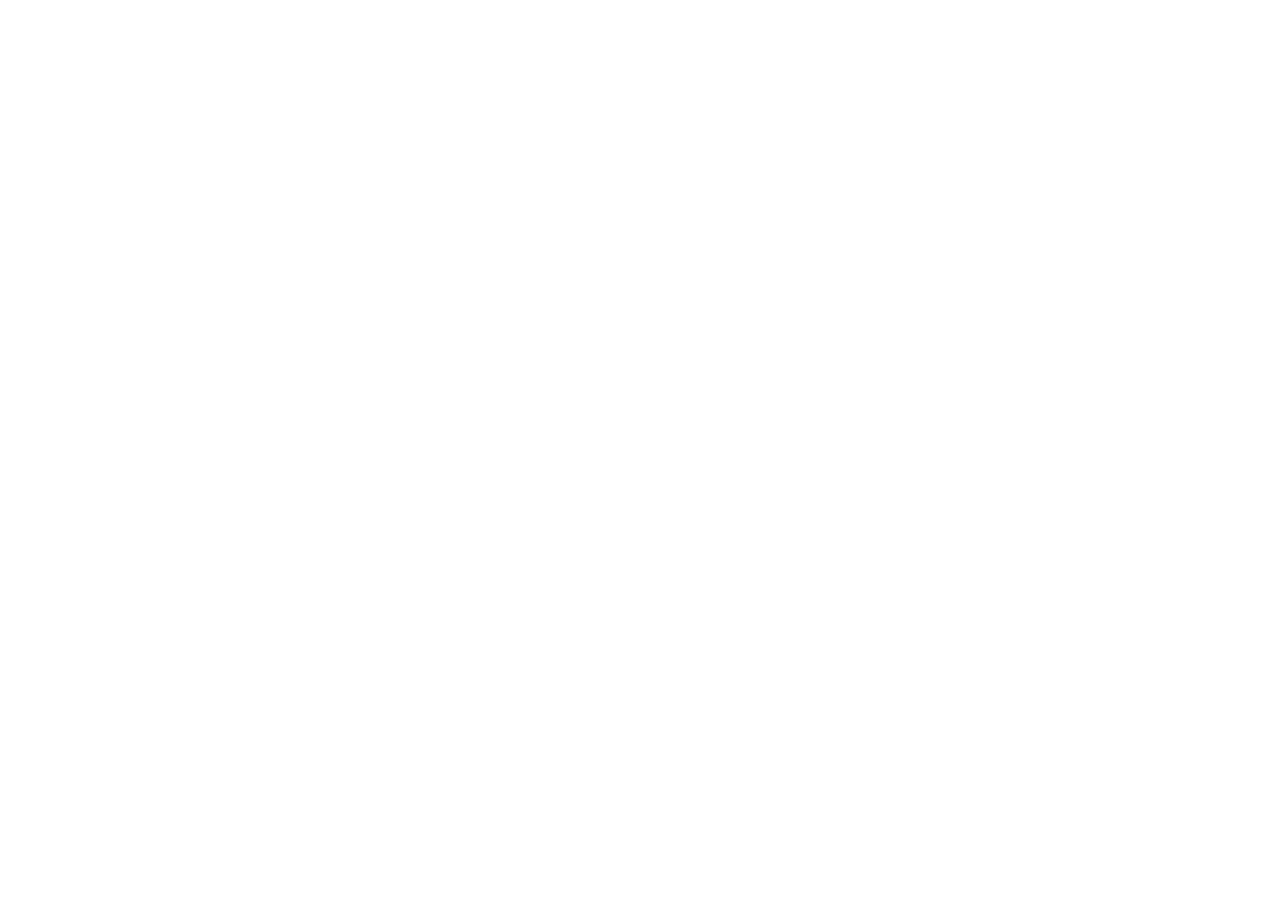
==== index.html @ 90f32ed5 "html hozzáadása" ====
<!DOCTYPE html>
<html lang="hu">
<head>
    <meta charset="UTF-8">
    <meta http-equiv="X-UA-Compatible" content="IE=edge">
    <meta name="viewport" content="width=device-width, initial-scale=1.0">
    <title>Document</title>
</head>
<body>
    
</body>
</html>
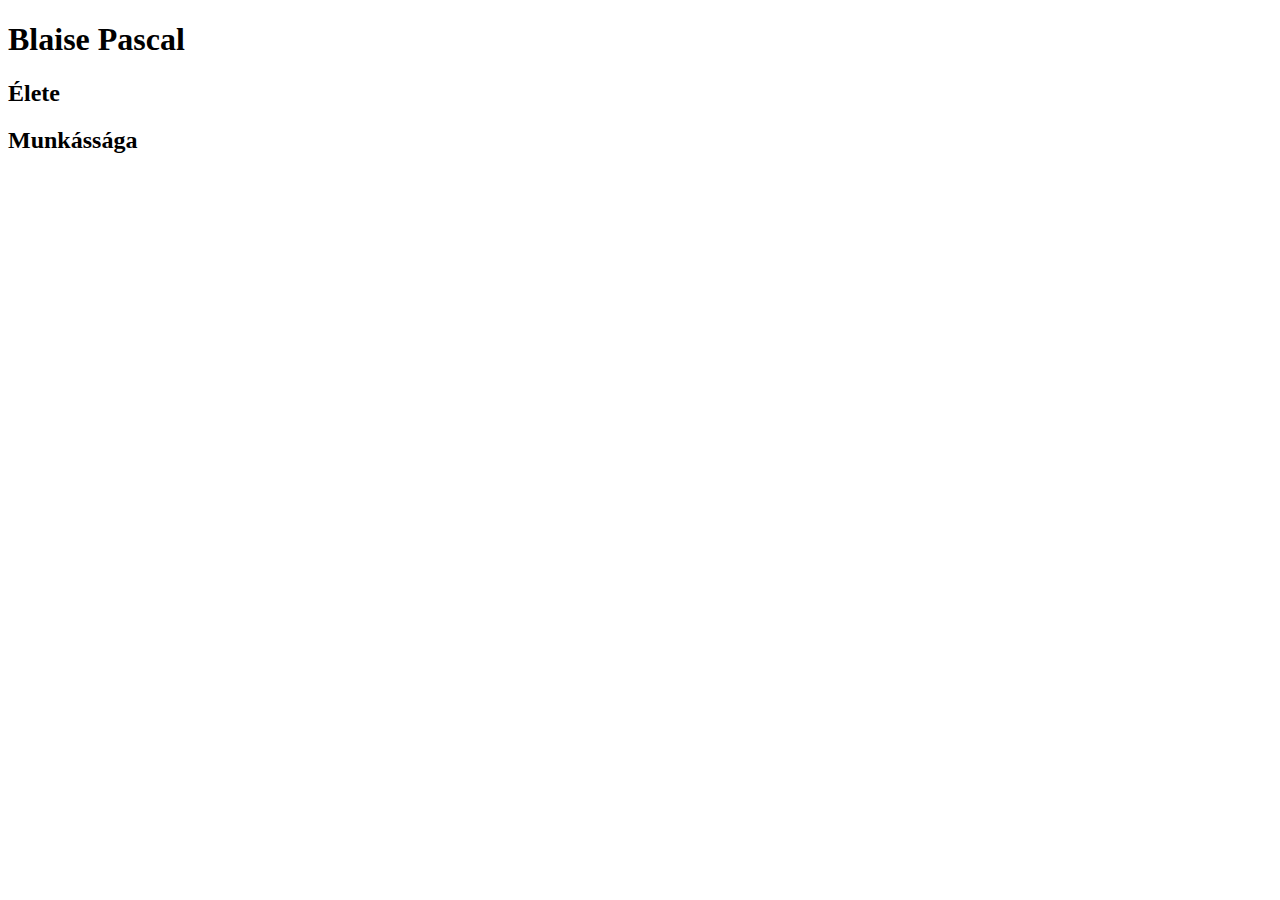
==== commit 6ccdce88: "Cím" ====
--- a/index.html
+++ b/index.html
@@ -4,9 +4,21 @@
     <meta charset="UTF-8">
     <meta http-equiv="X-UA-Compatible" content="IE=edge">
     <meta name="viewport" content="width=device-width, initial-scale=1.0">
-    <title>Document</title>
+    <title>Blaise Pascal</title>
+    <link href="https://cdn.jsdelivr.net/npm/bootstrap@5.1.3/dist/css/bootstrap.min.css" rel="stylesheet" integrity="sha384-1BmE4kWBq78iYhFldvKuhfTAU6auU8tT94WrHftjDbrCEXSU1oBoqyl2QvZ6jIW3" crossorigin="anonymous">
 </head>
 <body>
-    
+    <nav class="bg-dark row">
+        <div class="p-4 col-xl-6">
+            <h1 class="text-light">Blaise Pascal</h1>
+        </div>
+        <div class="col-xl-6 d-xl-flex align-items-center justify-content-evenly">
+            <h2 class="text-light fs-4">Élete</h2>
+            <h2 class="text-light fs-4">Munkássága</h2>
+        </div>
+    </nav>
+
+
+    <script src="https://cdn.jsdelivr.net/npm/bootstrap@5.1.3/dist/js/bootstrap.bundle.min.js" integrity="sha384-ka7Sk0Gln4gmtz2MlQnikT1wXgYsOg+OMhuP+IlRH9sENBO0LRn5q+8nbTov4+1p" crossorigin="anonymous"></script>
 </body>
 </html>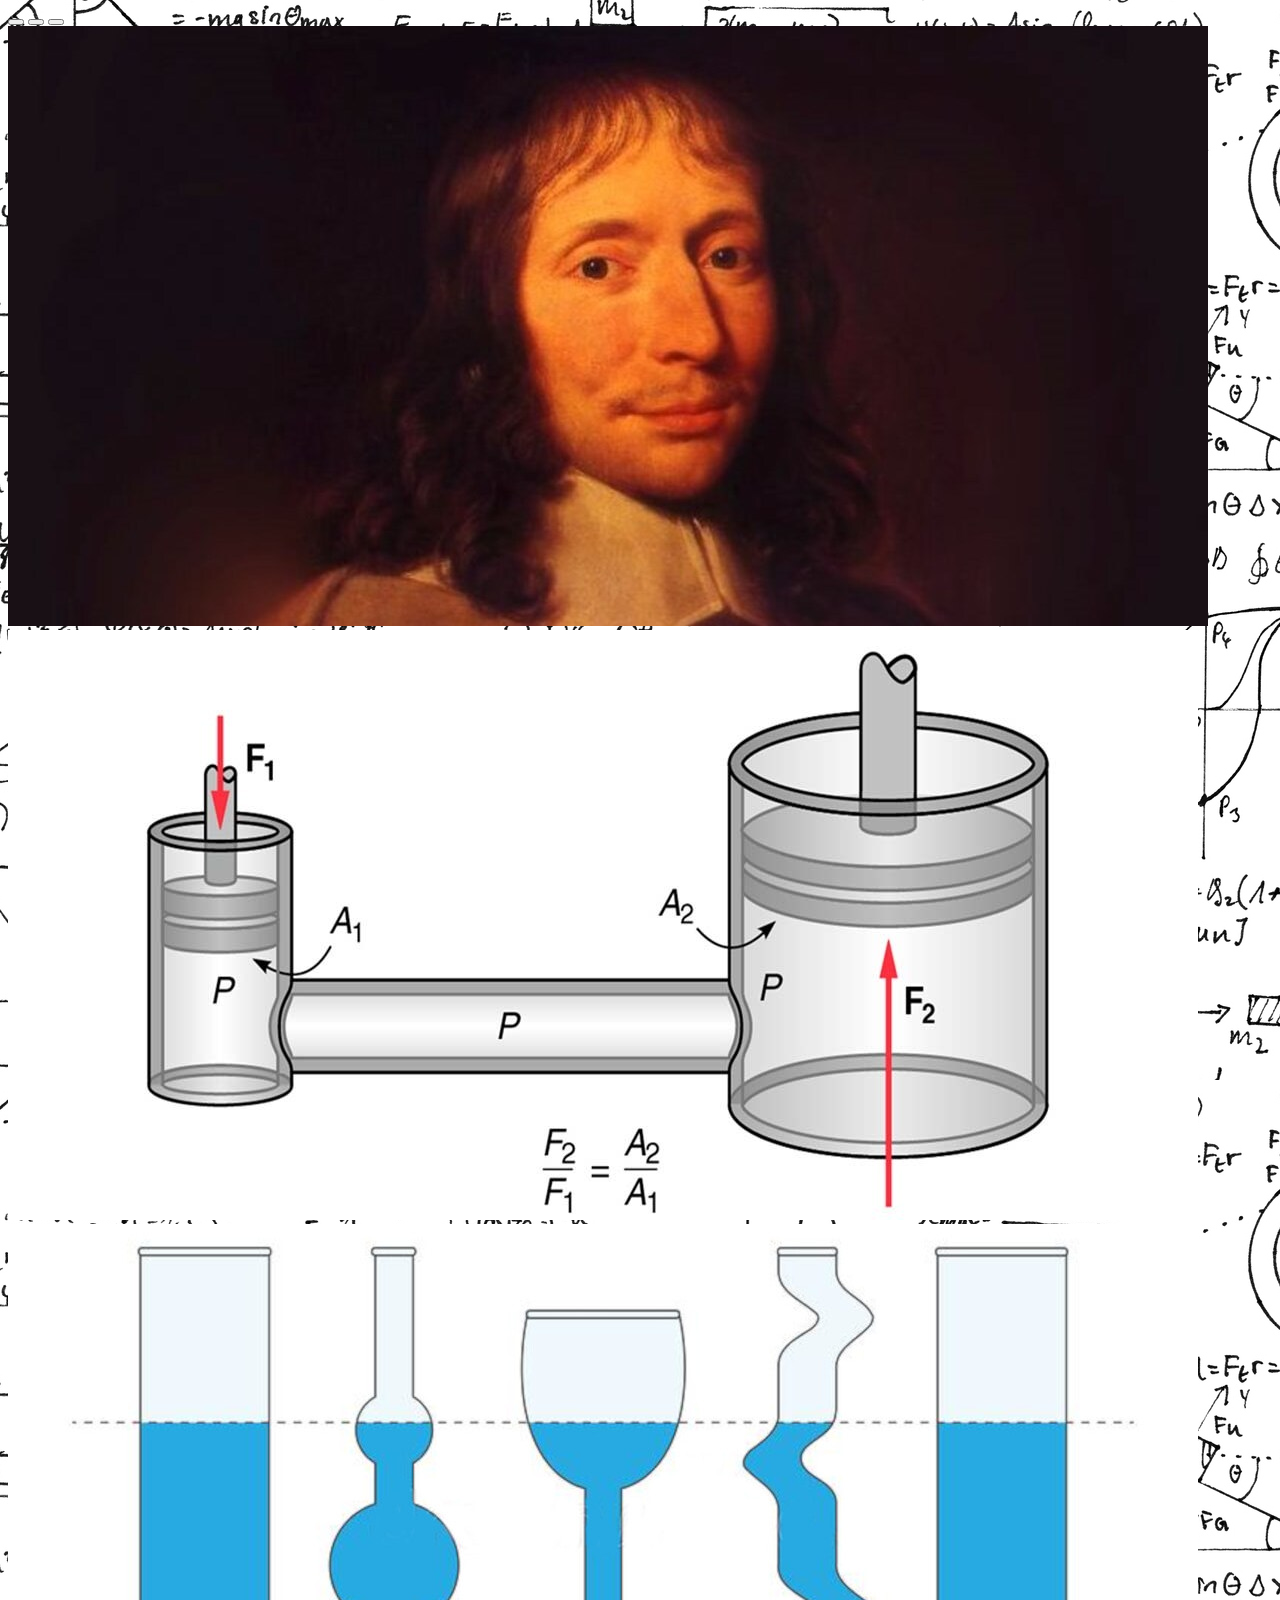
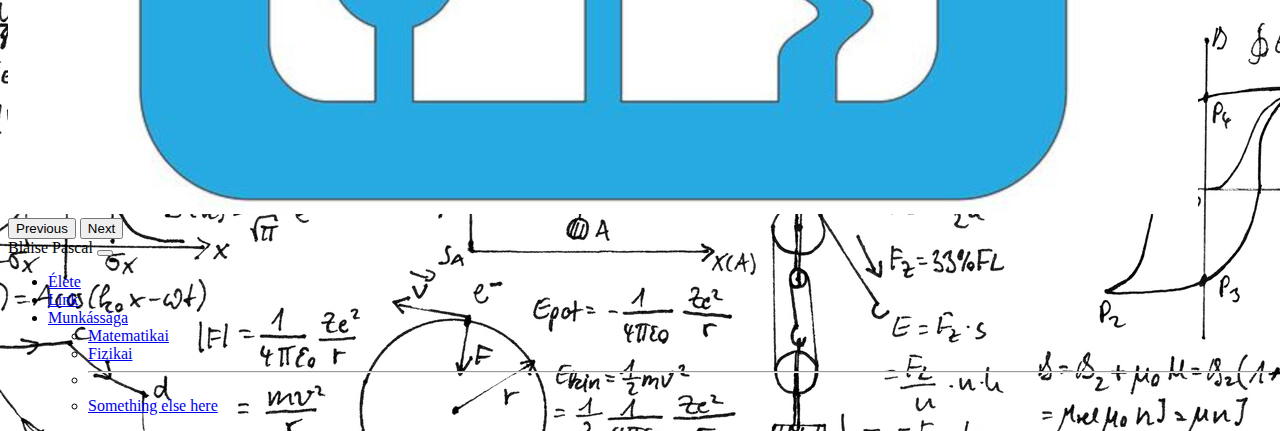
==== commit 3ca28e7c: "changes" ====
--- a/index.html
+++ b/index.html
@@ -5,20 +5,71 @@
     <meta http-equiv="X-UA-Compatible" content="IE=edge">
     <meta name="viewport" content="width=device-width, initial-scale=1.0">
     <title>Blaise Pascal</title>
-    <link href="https://cdn.jsdelivr.net/npm/bootstrap@5.1.3/dist/css/bootstrap.min.css" rel="stylesheet" integrity="sha384-1BmE4kWBq78iYhFldvKuhfTAU6auU8tT94WrHftjDbrCEXSU1oBoqyl2QvZ6jIW3" crossorigin="anonymous">
+    <link rel="stylesheet" href="dist/css/bootstrap.min.css">
+    <link rel="stylesheet" href="style.css">
 </head>
 <body>
-    <nav class="bg-dark row">
-        <div class="p-4 col-xl-6">
-            <h1 class="text-light">Blaise Pascal</h1>
+   <div class="container">
+    <div id="carouselExampleIndicators" class="carousel slide w-100" data-bs-ride="carousel">
+        <div class="carousel-indicators">
+          <button type="button" data-bs-target="#carouselExampleIndicators" data-bs-slide-to="0" class="active" aria-current="true" aria-label="Slide 1"></button>
+          <button type="button" data-bs-target="#carouselExampleIndicators" data-bs-slide-to="1" aria-label="Slide 2"></button>
+          <button type="button" data-bs-target="#carouselExampleIndicators" data-bs-slide-to="2" aria-label="Slide 3"></button>
         </div>
-        <div class="col-xl-6 d-xl-flex align-items-center justify-content-evenly">
-            <h2 class="text-light fs-4">Élete</h2>
-            <h2 class="text-light fs-4">Munkássága</h2>
+        <div class="carousel-inner">
+          <div class="carousel-item active" data-bs-interval="7500">
+            <img src="img/blaise_pascal_600.jpg" class="d-block w-100" alt="...">
+          </div>
+          <div class="carousel-item" data-bs-interval="7500">
+            <img src="img/pascal_law.jpg" class="d-block w-100 border border-dark border-5" alt="...">
+          </div>
+          <div class="carousel-item" data-bs-interval="7500">
+            <img src="img/communicating_vessels_cropped.jpg" class="d-block w-100 border border-dark border-5" alt="...">
+          </div>
         </div>
-    </nav>
+        <button class="carousel-control-prev" type="button" data-bs-target="#carouselExampleIndicators" data-bs-slide="prev">
+          <span class="carousel-control-prev-icon" aria-hidden="true"></span>
+          <span class="visually-hidden">Previous</span>
+        </button>
+        <button class="carousel-control-next" type="button" data-bs-target="#carouselExampleIndicators" data-bs-slide="next">
+          <span class="carousel-control-next-icon" aria-hidden="true"></span>
+          <span class="visually-hidden">Next</span>
+        </button>
+      </div>
 
 
-    <script src="https://cdn.jsdelivr.net/npm/bootstrap@5.1.3/dist/js/bootstrap.bundle.min.js" integrity="sha384-ka7Sk0Gln4gmtz2MlQnikT1wXgYsOg+OMhuP+IlRH9sENBO0LRn5q+8nbTov4+1p" crossorigin="anonymous"></script>
-</body>
+      <nav class="navbar navbar-expand-lg navbar-light bg-dark">
+        <div class="container-fluid d-flex mx-4">
+          <span class="navbar-brand text-light fs-2">Blaise Pascal</span>
+          <button class="navbar-toggler" type="button" data-bs-toggle="collapse" data-bs-target="#navbarSupportedContent" aria-controls="navbarSupportedContent" aria-expanded="false" aria-label="Toggle navigation">
+            <span class="navbar-toggler-icon"></span>
+          </button>
+          <div class="collapse navbar-collapse justify-content-end" id="navbarSupportedContent">
+            <ul class="navbar-nav mb-2 mb-lg-0">
+              <li class="nav-item">
+                <a class="nav-link active text-light me-3 fs-4 underline" aria-current="page" href="#">Élete</a>
+              </li>
+              <li class="nav-item">
+                <a class="nav-link text-light me-3 fs-4 underline" href="#">Link</a>
+              </li>
+              <li class="nav-item dropdown">
+                <a class="nav-link dropdown-toggle text-light fs-4" href="#" id="navbarDropdown" role="button" data-bs-toggle="dropdown" aria-expanded="false">
+                  Munkássága
+                </a>
+                <ul class="dropdown-menu" aria-labelledby="navbarDropdown">
+                  <li><a class="dropdown-item" href="#">Matematikai</a></li>
+                  <li><a class="dropdown-item" href="#">Fizikai</a></li>
+                  <li><hr class="dropdown-divider"></li>
+                  <li><a class="dropdown-item" href="#">Something else here</a></li>
+                </ul>
+              </li>
+            </ul>
+          </div>
+        </div>
+      </nav>
+      
+   </div>
+
+    <script src="dist/js/bootstrap.min.js"></script>
+  </body>
 </html>--- a/style.css
+++ b/style.css
@@ -0,0 +1,33 @@
+body{
+    background-image: url('img/wallpaper2_1920x1080.jpeg');
+}
+
+.navbar{
+    border-bottom-left-radius: 10px;
+    border-bottom-right-radius: 10px;
+}
+
+.underline{
+    position: relative;
+}
+
+.underline::after{
+    content: '';
+    position: absolute;
+    width: 100%;
+    height: 0.175rem;
+    background: whitesmoke;
+    left: 2px;
+    bottom: 0;
+    transform: scale(0, 1);
+    transition: transform 0.3s ease;
+}
+
+.underline:hover::after{
+    transform: scale(1, 1);
+}
+
+
+.arrow_black{
+    filter: invert(100%);
+}
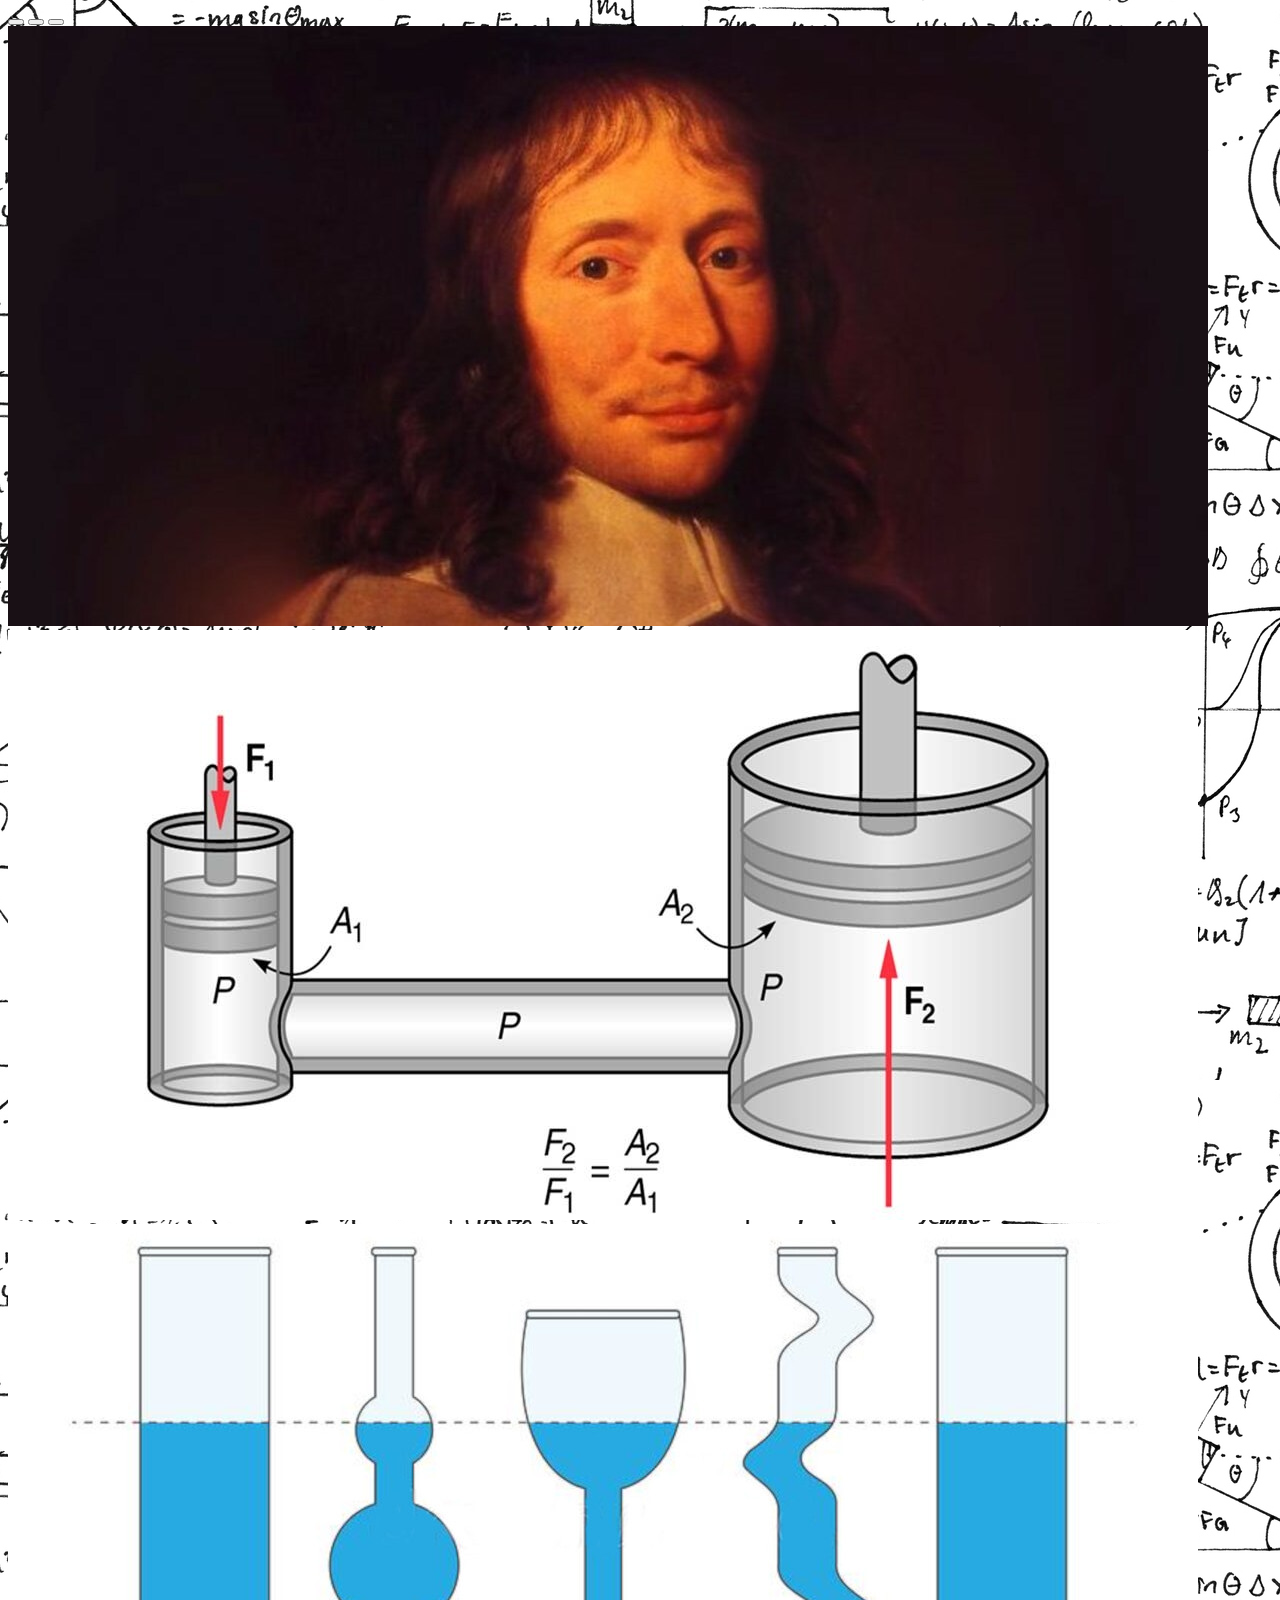
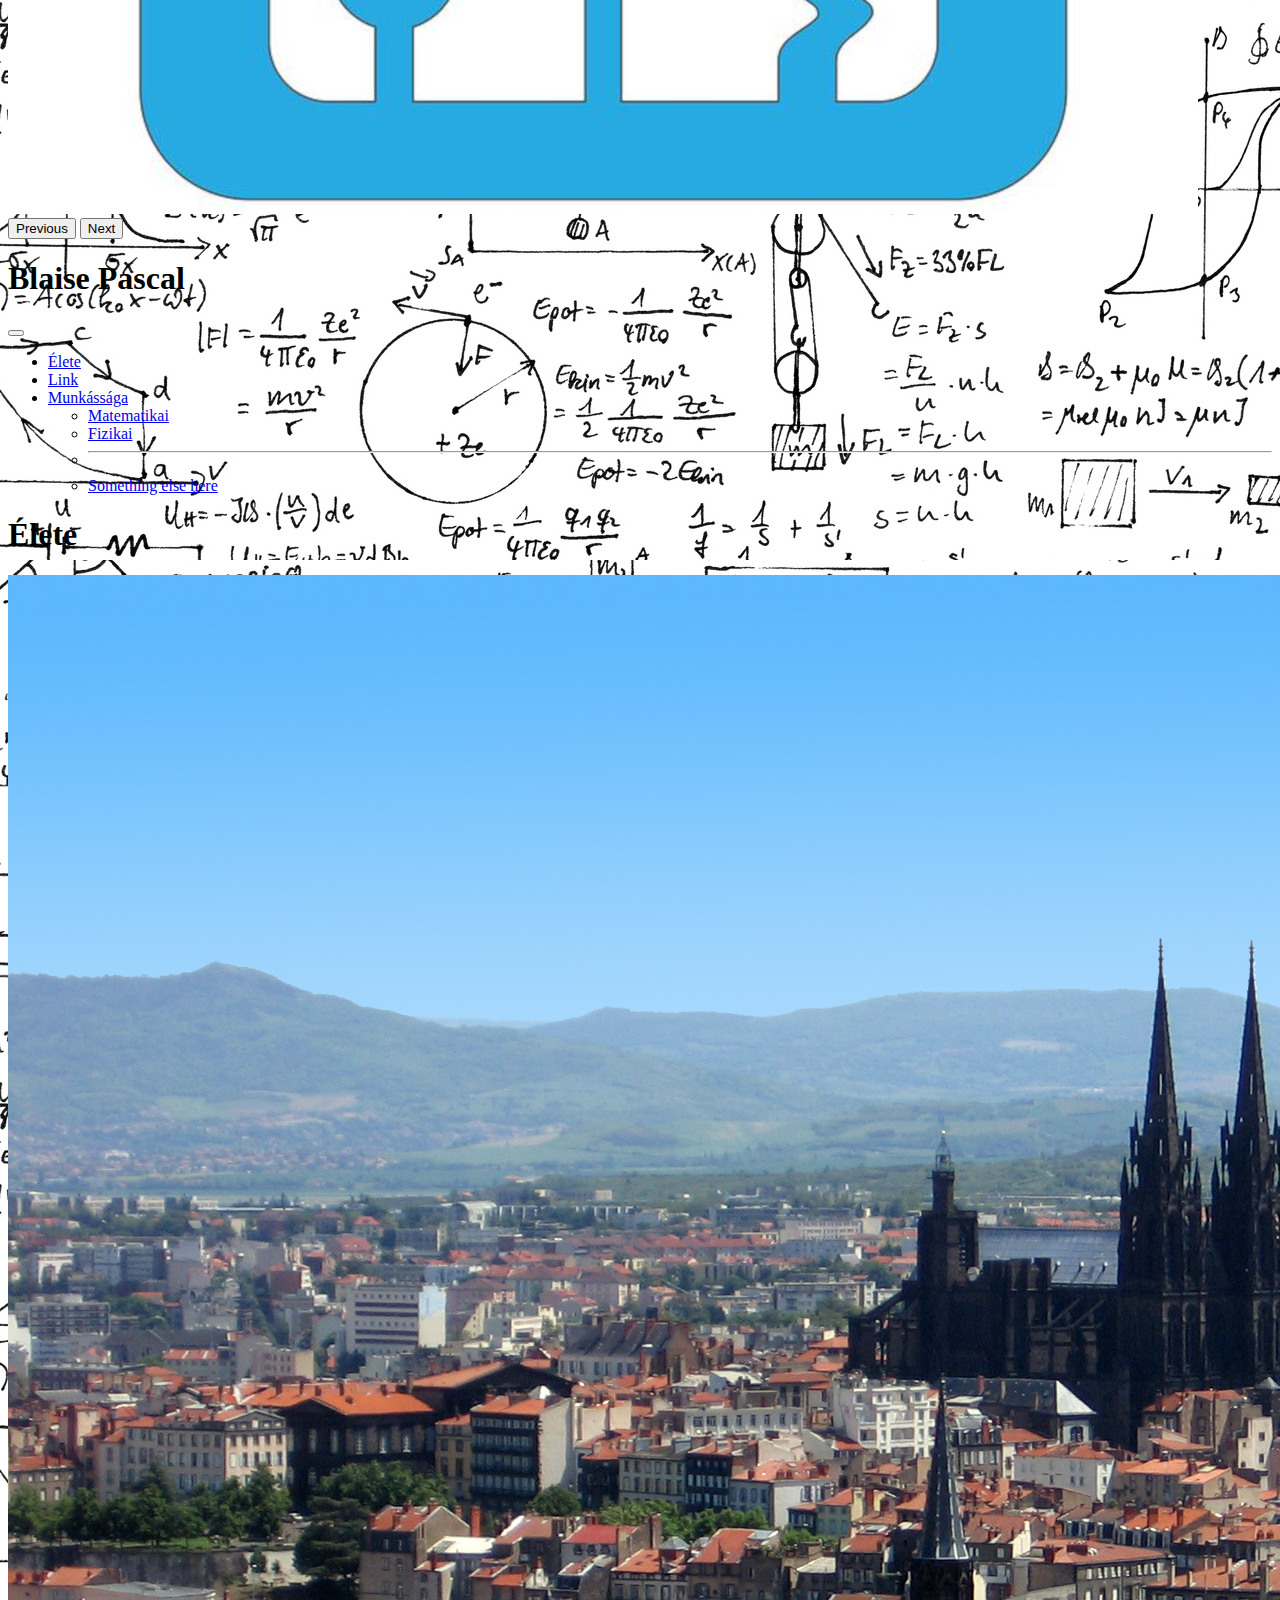
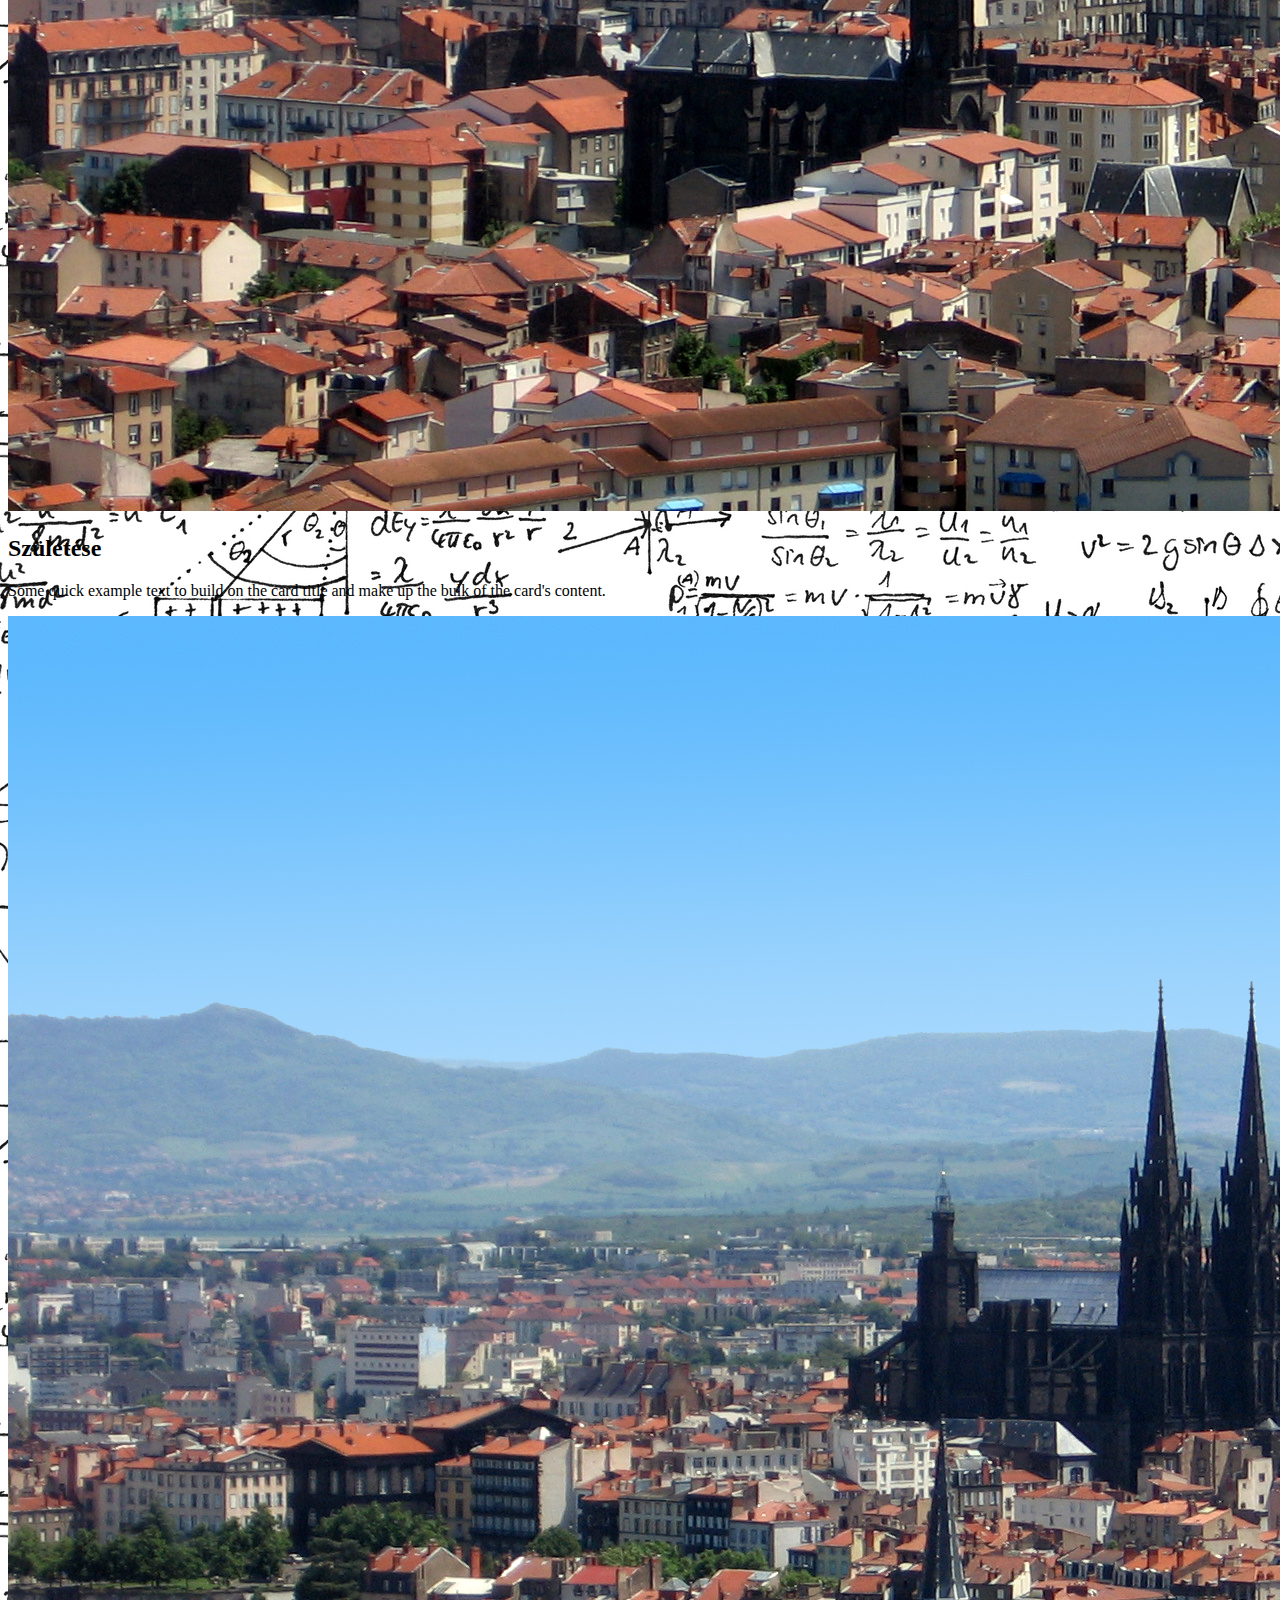
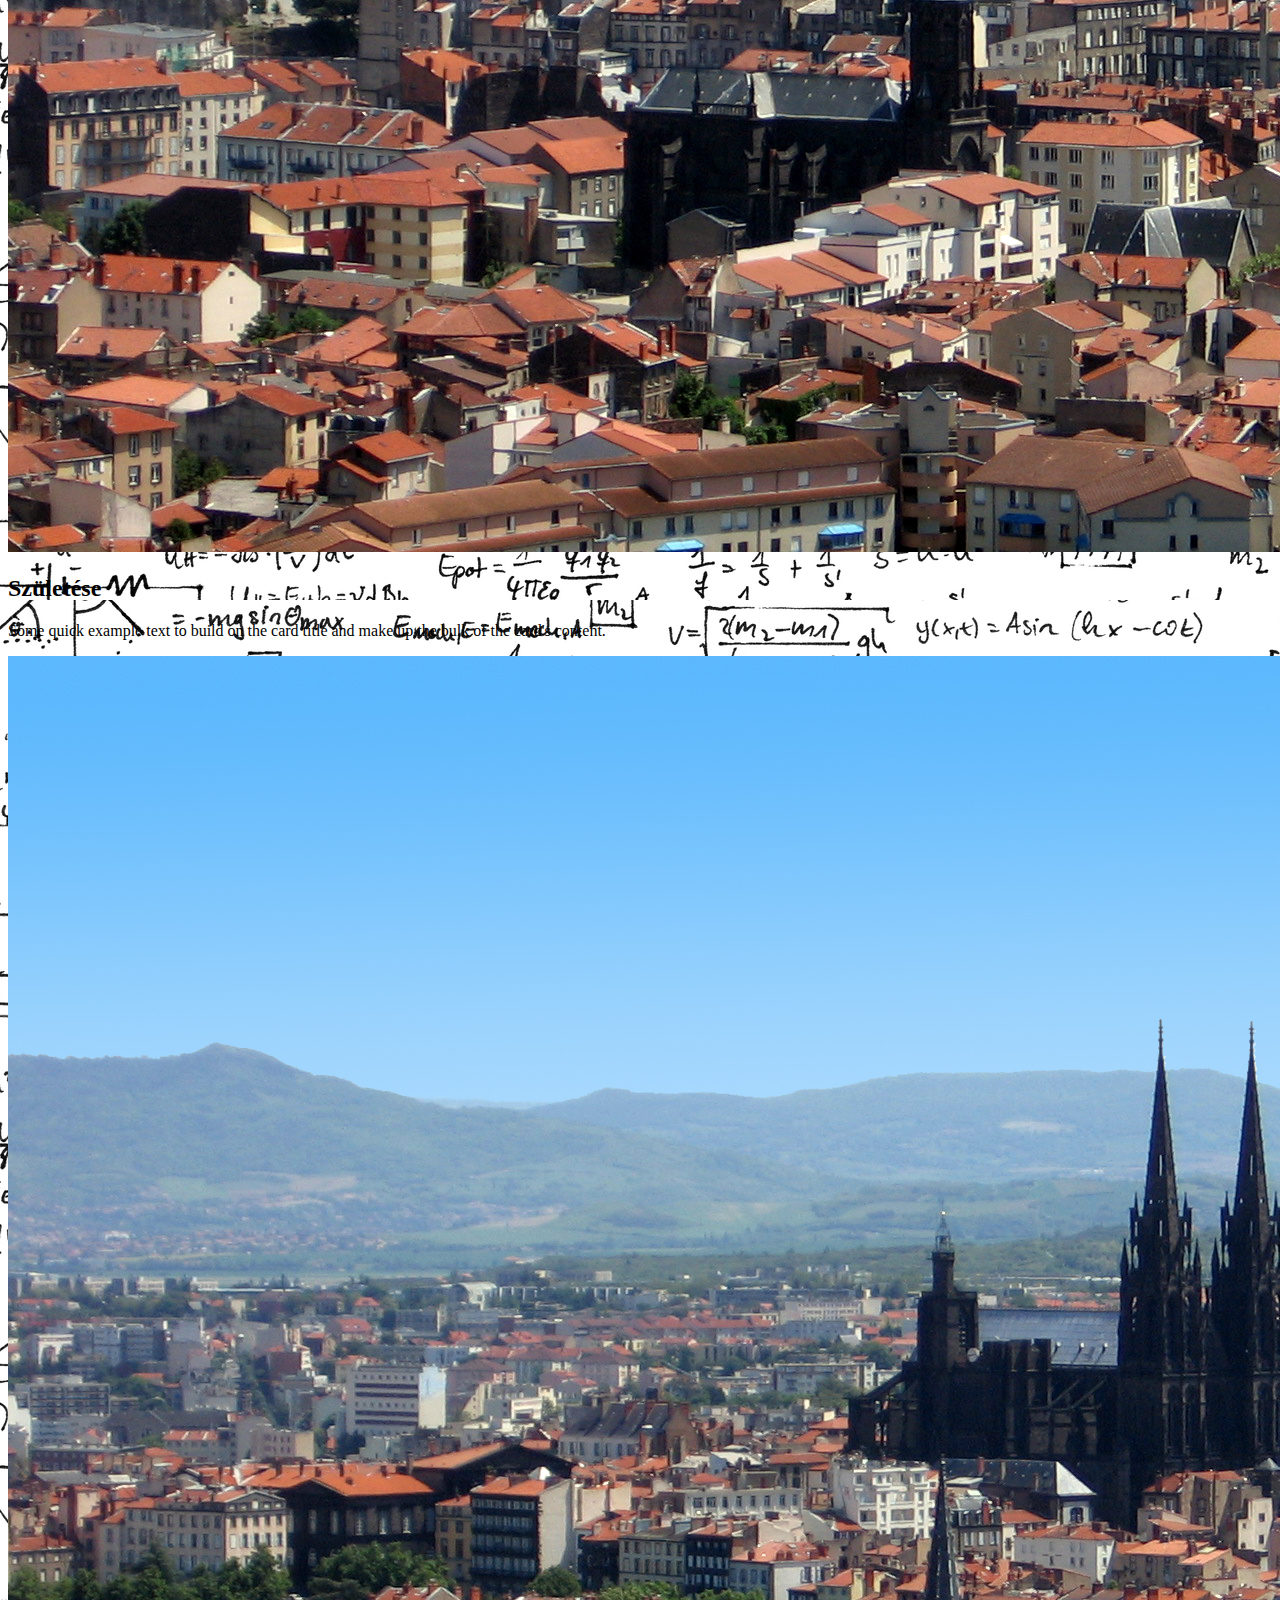
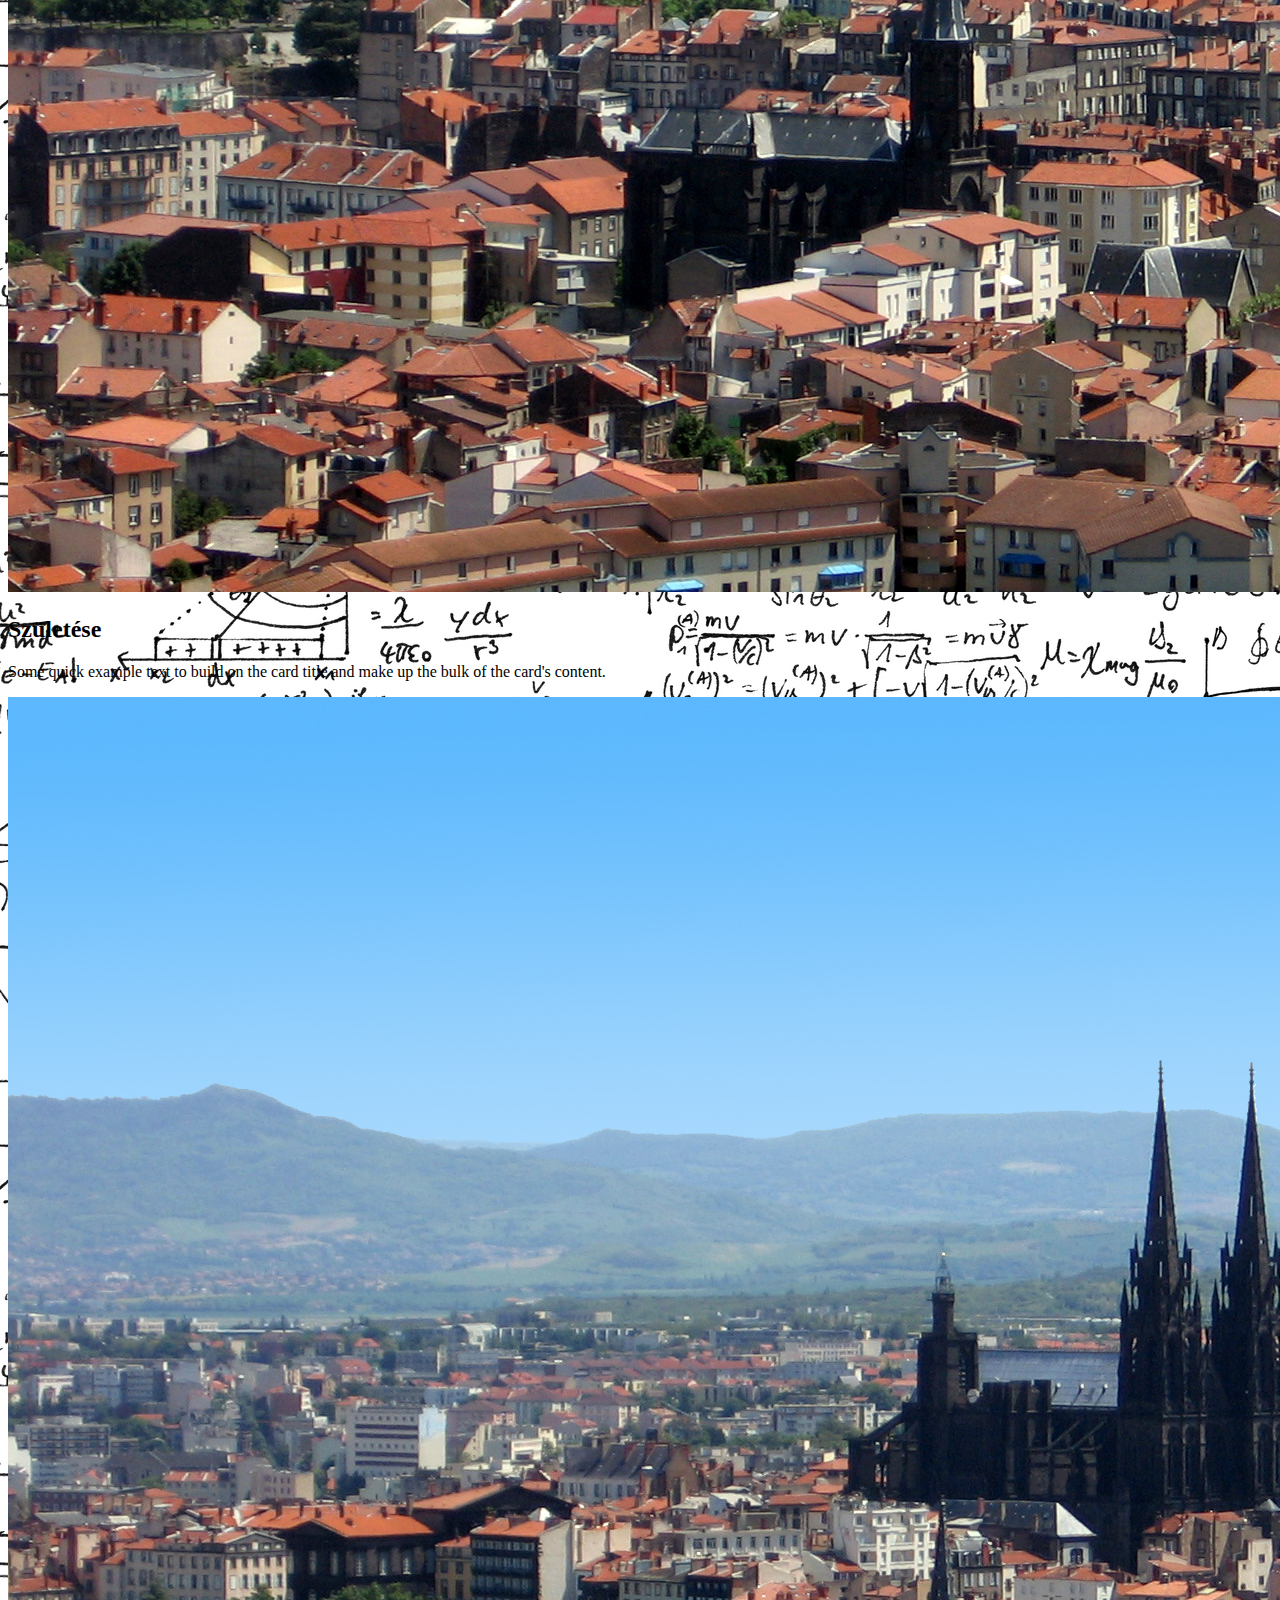
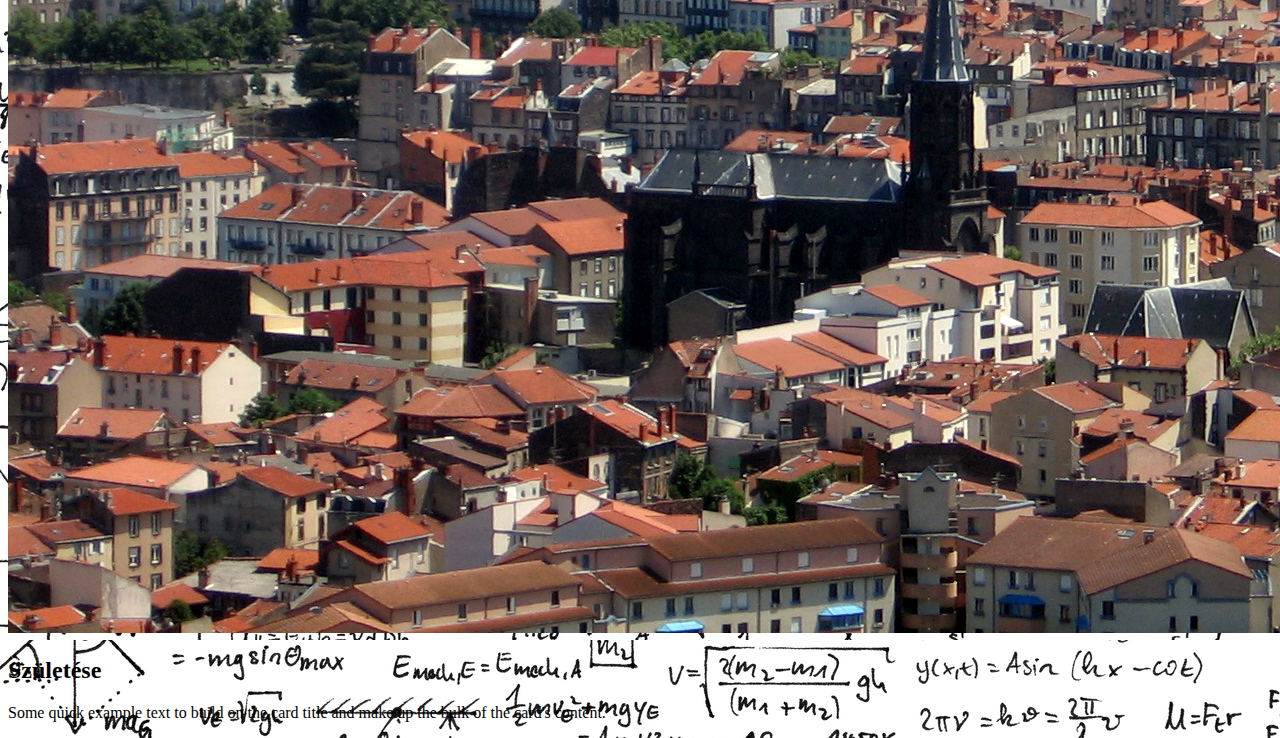
==== commit 71fca485: "cards" ====
--- a/index.html
+++ b/index.html
@@ -40,14 +40,14 @@
 
       <nav class="navbar navbar-expand-lg navbar-light bg-dark">
         <div class="container-fluid d-flex mx-4">
-          <span class="navbar-brand text-light fs-2">Blaise Pascal</span>
+          <h1 class="navbar-brand text-light fs-2">Blaise Pascal</h1>
           <button class="navbar-toggler" type="button" data-bs-toggle="collapse" data-bs-target="#navbarSupportedContent" aria-controls="navbarSupportedContent" aria-expanded="false" aria-label="Toggle navigation">
             <span class="navbar-toggler-icon"></span>
           </button>
           <div class="collapse navbar-collapse justify-content-end" id="navbarSupportedContent">
             <ul class="navbar-nav mb-2 mb-lg-0">
               <li class="nav-item">
-                <a class="nav-link active text-light me-3 fs-4 underline" aria-current="page" href="#">Élete</a>
+                <a class="nav-link text-light me-3 fs-4 underline" aria-current="page" href="#">Élete</a>
               </li>
               <li class="nav-item">
                 <a class="nav-link text-light me-3 fs-4 underline" href="#">Link</a>
@@ -57,8 +57,8 @@
                   Munkássága
                 </a>
                 <ul class="dropdown-menu" aria-labelledby="navbarDropdown">
-                  <li><a class="dropdown-item" href="#">Matematikai</a></li>
-                  <li><a class="dropdown-item" href="#">Fizikai</a></li>
+                  <li><a class="dropdown-item" href="math.html">Matematikai</a></li>
+                  <li><a class="dropdown-item" href="physics.html">Fizikai</a></li>
                   <li><hr class="dropdown-divider"></li>
                   <li><a class="dropdown-item" href="#">Something else here</a></li>
                 </ul>
@@ -67,8 +67,52 @@
           </div>
         </div>
       </nav>
-      
-   </div>
+  </div>
+  
+  <div class="container-fluid bg-dark my-4 life mx-auto row">
+    <h1 class="text-center text-light">Élete</h1>
+    <div class="col-12 col-lg-6 col-xxl-4 p-3">
+      <div class="card">
+        <img src="img/clermont_ferrand.jpg" class="card-img-top p-2 card_img" alt="...">
+        <div class="card-body">
+          <h2 class="text-center">Születése</h2>
+          <p class="card-text">Some quick example text to build on the card title and make up the bulk of the card's content.</p>
+        </div>
+      </div>
+    </div>
+
+    <div class="col-12 col-lg-6 col-xxl-4 p-3">
+      <div class="card">
+        <img src="img/clermont_ferrand.jpg" class="card-img-top p-2 card_img" alt="...">
+        <div class="card-body">
+          <h2 class="text-center">Születése</h2>
+          <p class="card-text">Some quick example text to build on the card title and make up the bulk of the card's content.</p>
+        </div>
+      </div>
+    </div>
+
+    <div class="col-12 col-lg-6 col-xxl-4 p-3">
+      <div class="card">
+        <img src="img/clermont_ferrand.jpg" class="card-img-top p-2 card_img" alt="...">
+        <div class="card-body">
+          <h2 class="text-center">Születése</h2>
+          <p class="card-text">Some quick example text to build on the card title and make up the bulk of the card's content.</p>
+        </div>
+      </div>
+    </div>
+
+    <div class="col-12 col-lg-6 col-xxl-4 p-3">
+      <div class="card">
+        <img src="img/clermont_ferrand.jpg" class="card-img-top p-2 card_img" alt="...">
+        <div class="card-body">
+          <h2 class="text-center">Születése</h2>
+          <p class="card-text">Some quick example text to build on the card title and make up the bulk of the card's content.</p>
+        </div>
+      </div>
+    </div>
+  </div>
+
+  
 
     <script src="dist/js/bootstrap.min.js"></script>
   </body>
--- a/style.css
+++ b/style.css
@@ -27,7 +27,14 @@
     transform: scale(1, 1);
 }
 
-
-.arrow_black{
+.carousel-control-next-icon,
+.carousel-control-prev-icon{
     filter: invert(100%);
 }
+
+
+.life{
+    border-radius: 10px;
+    width: 85%;
+}
+
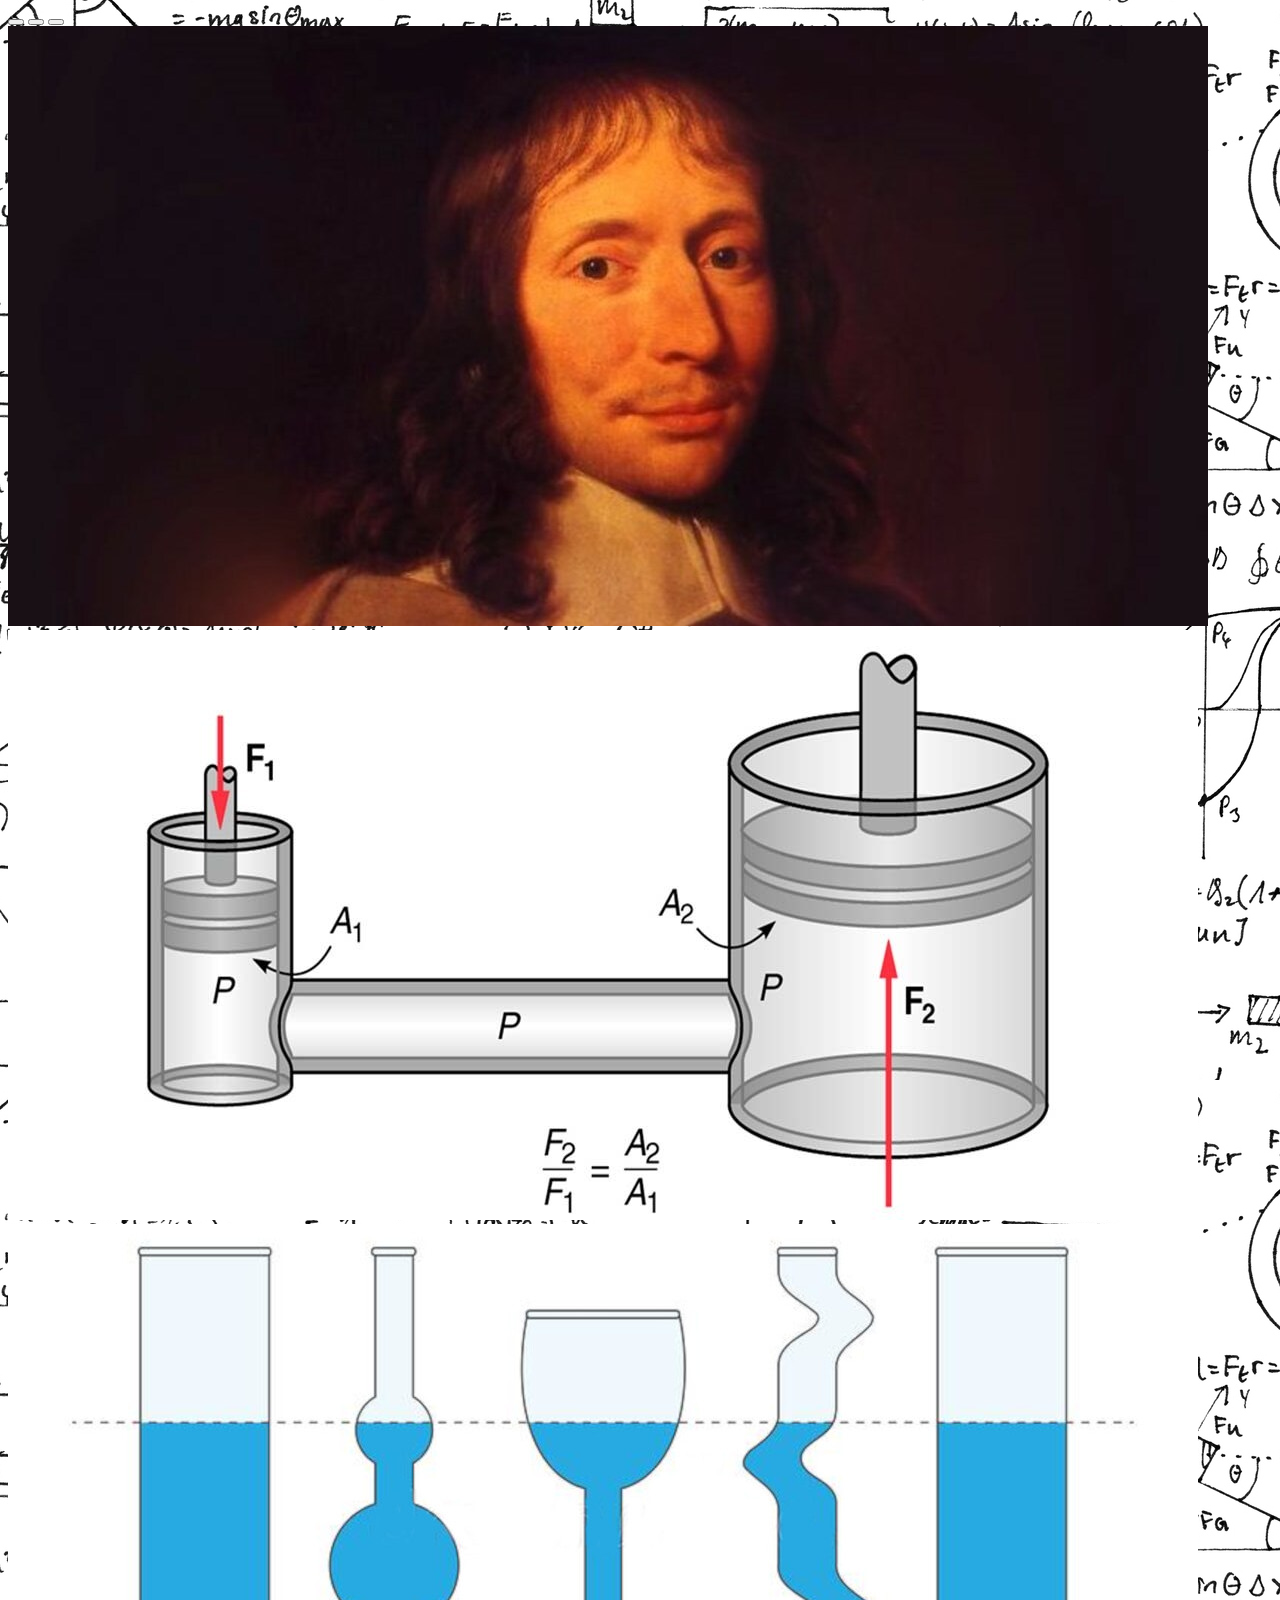
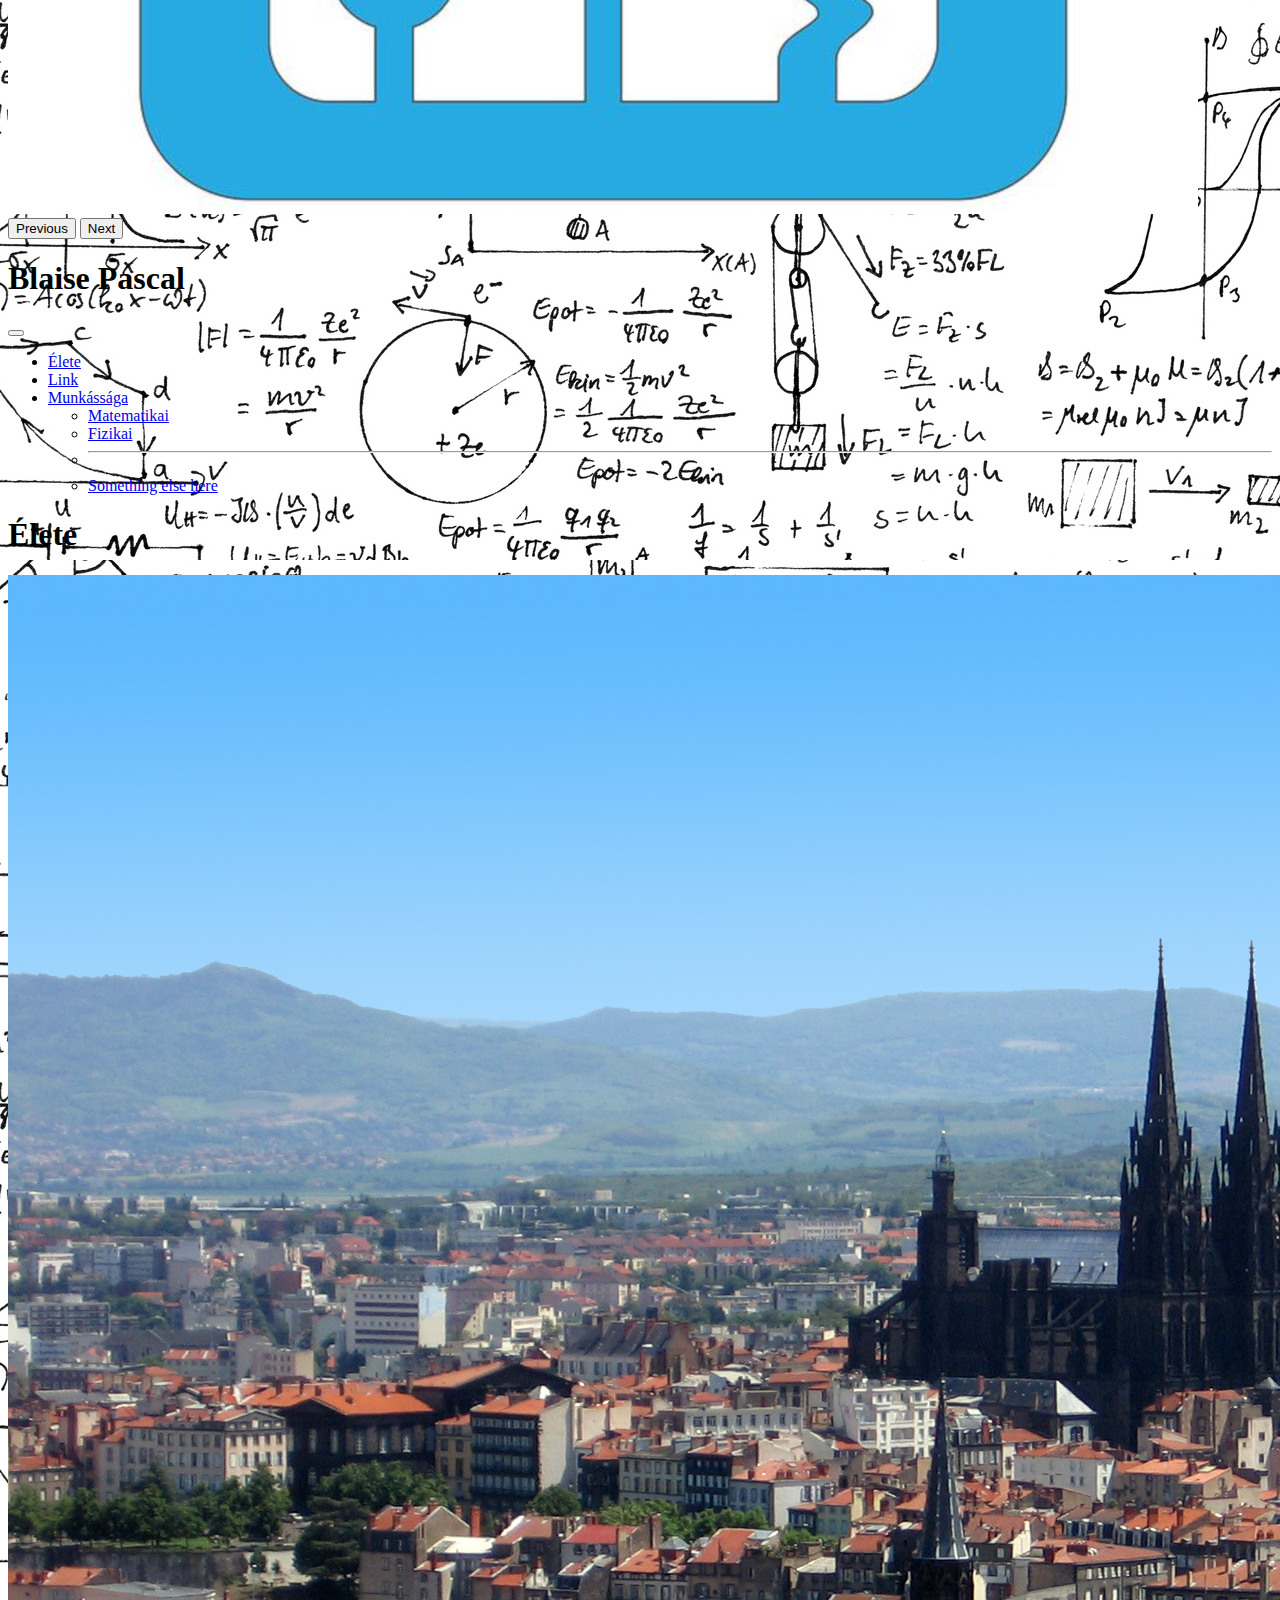
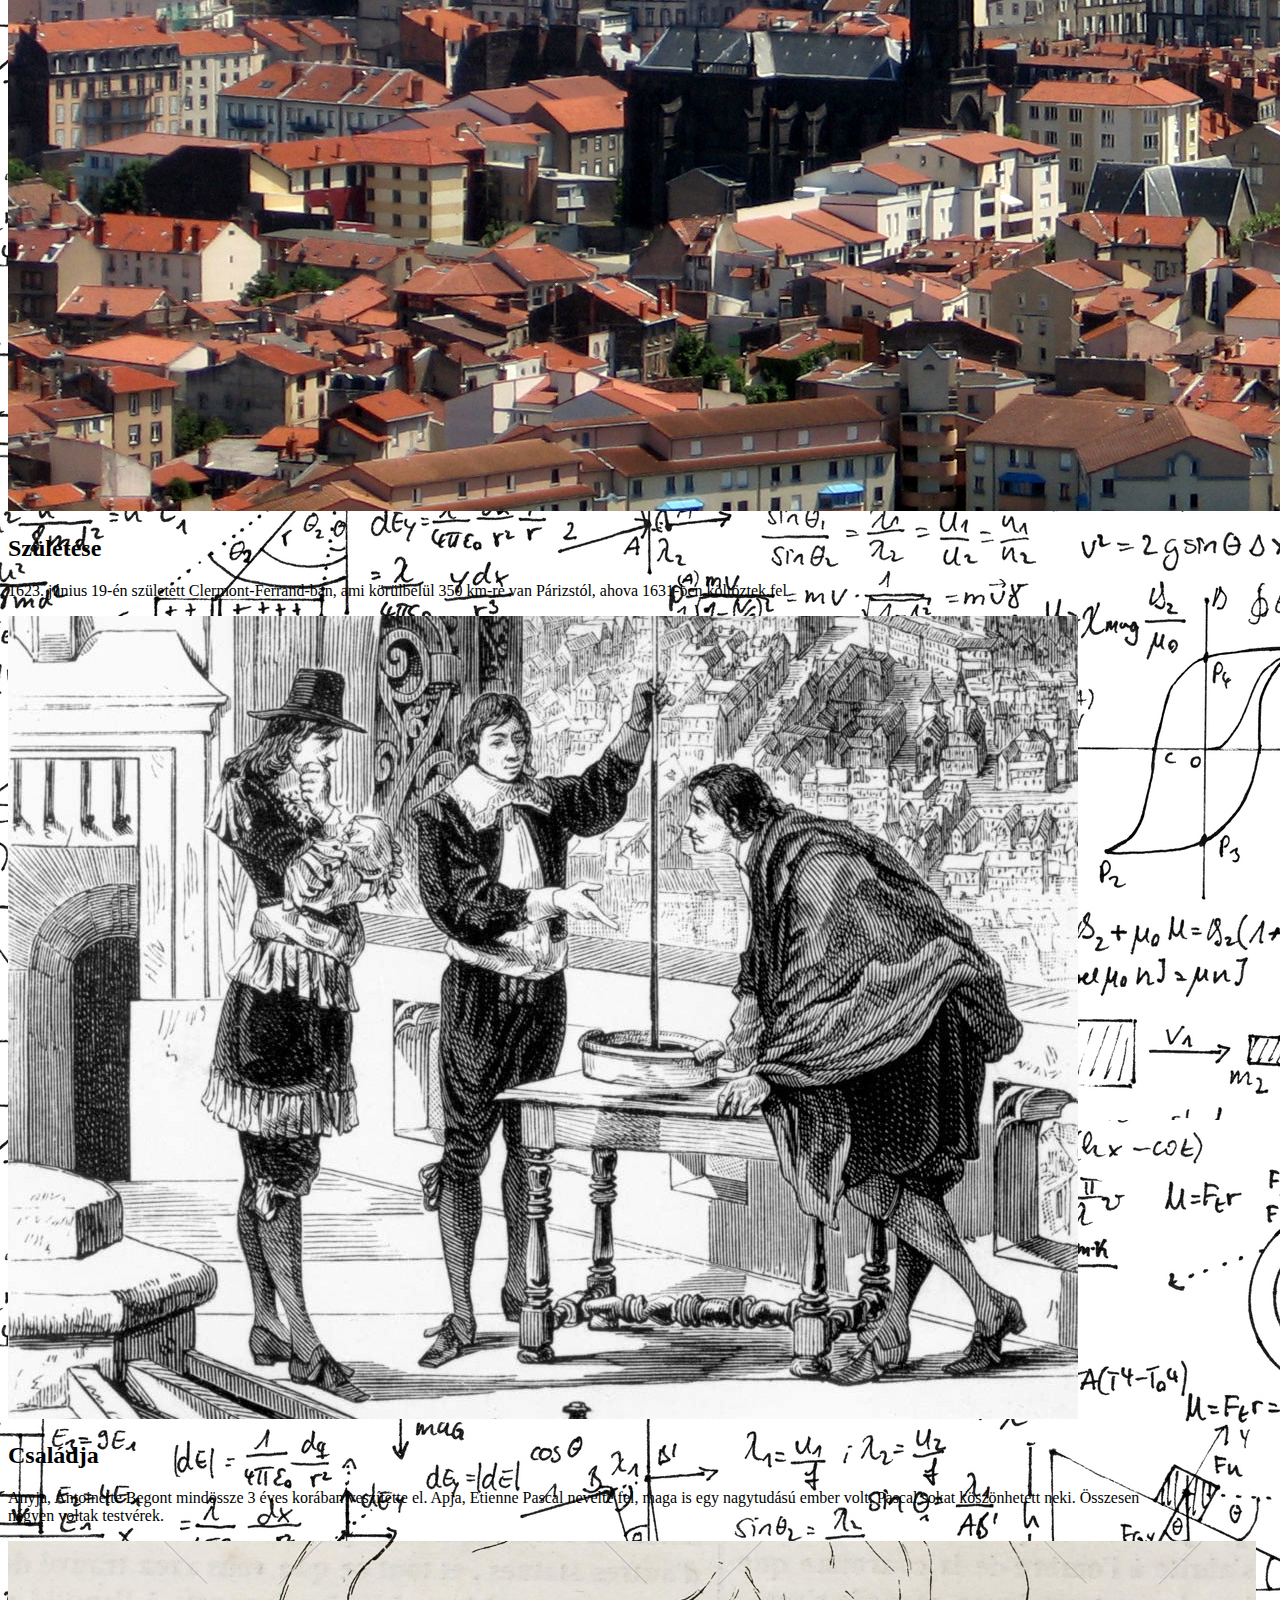
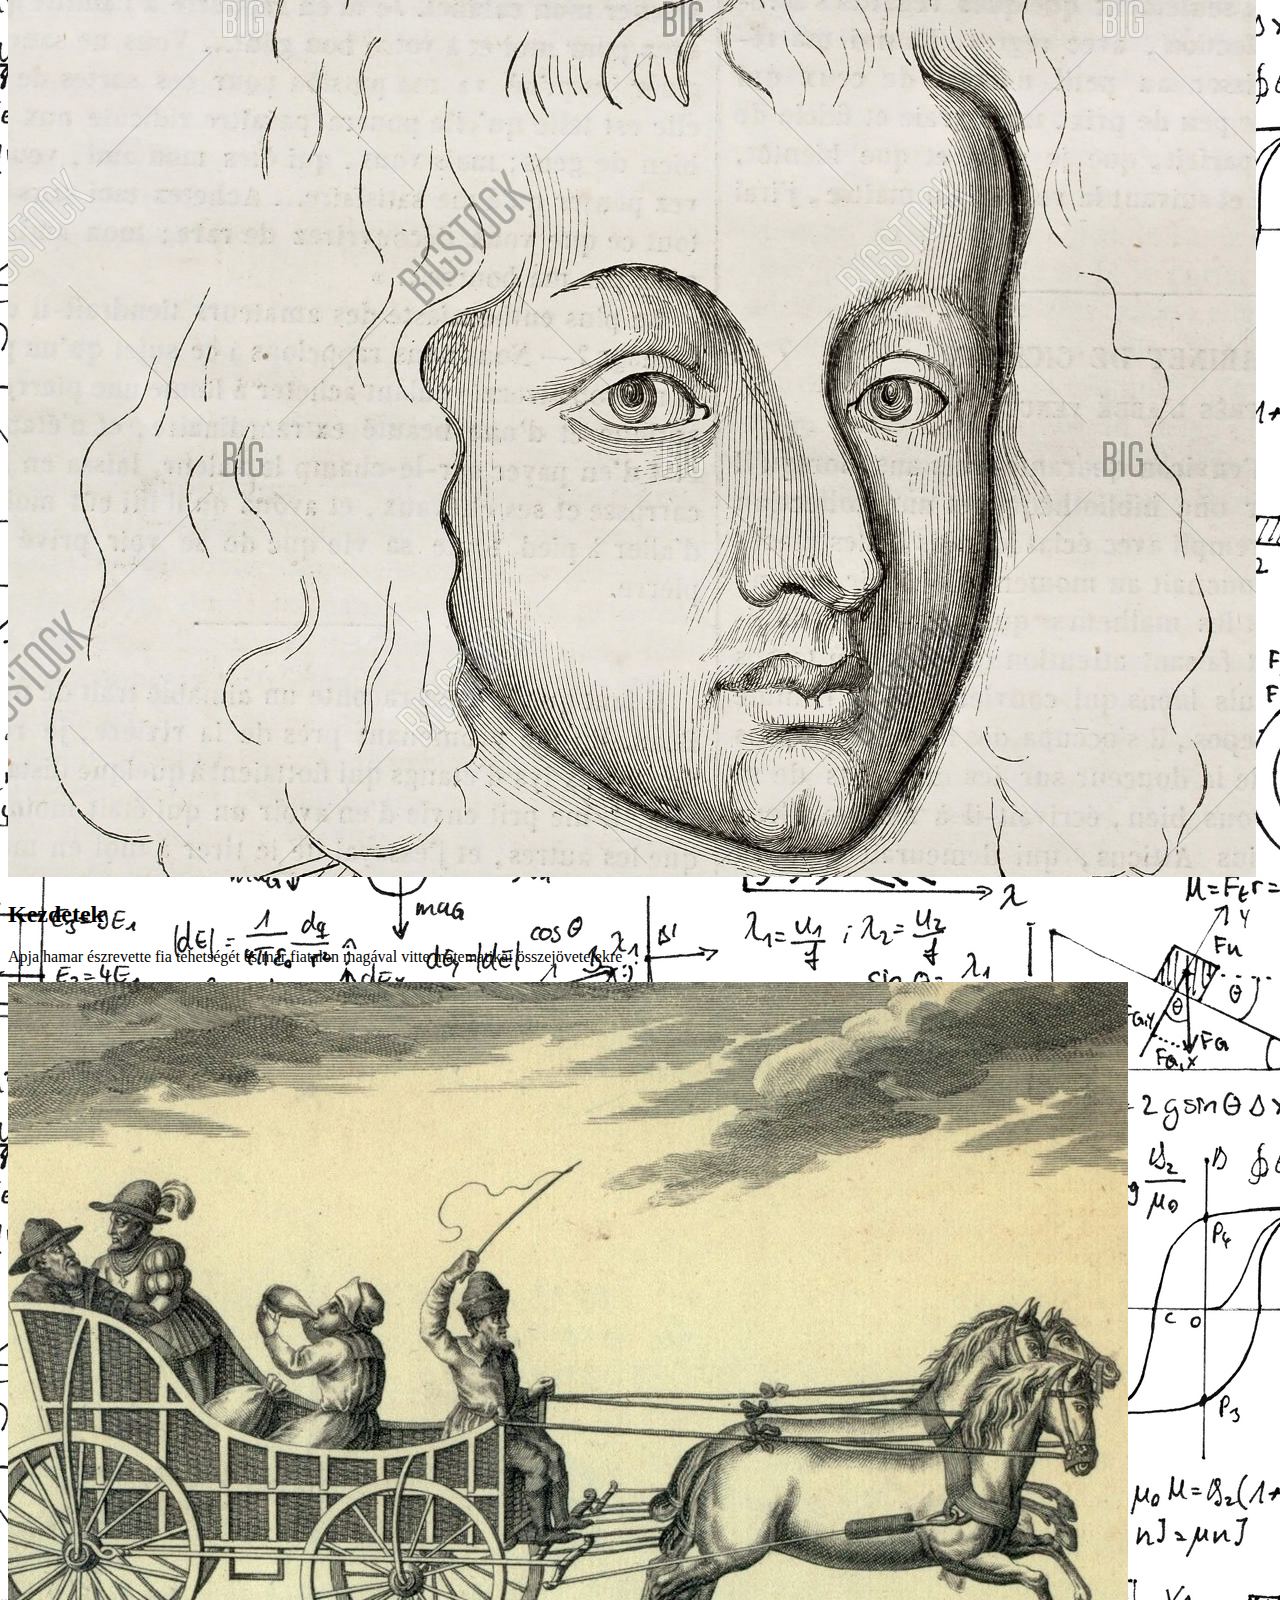
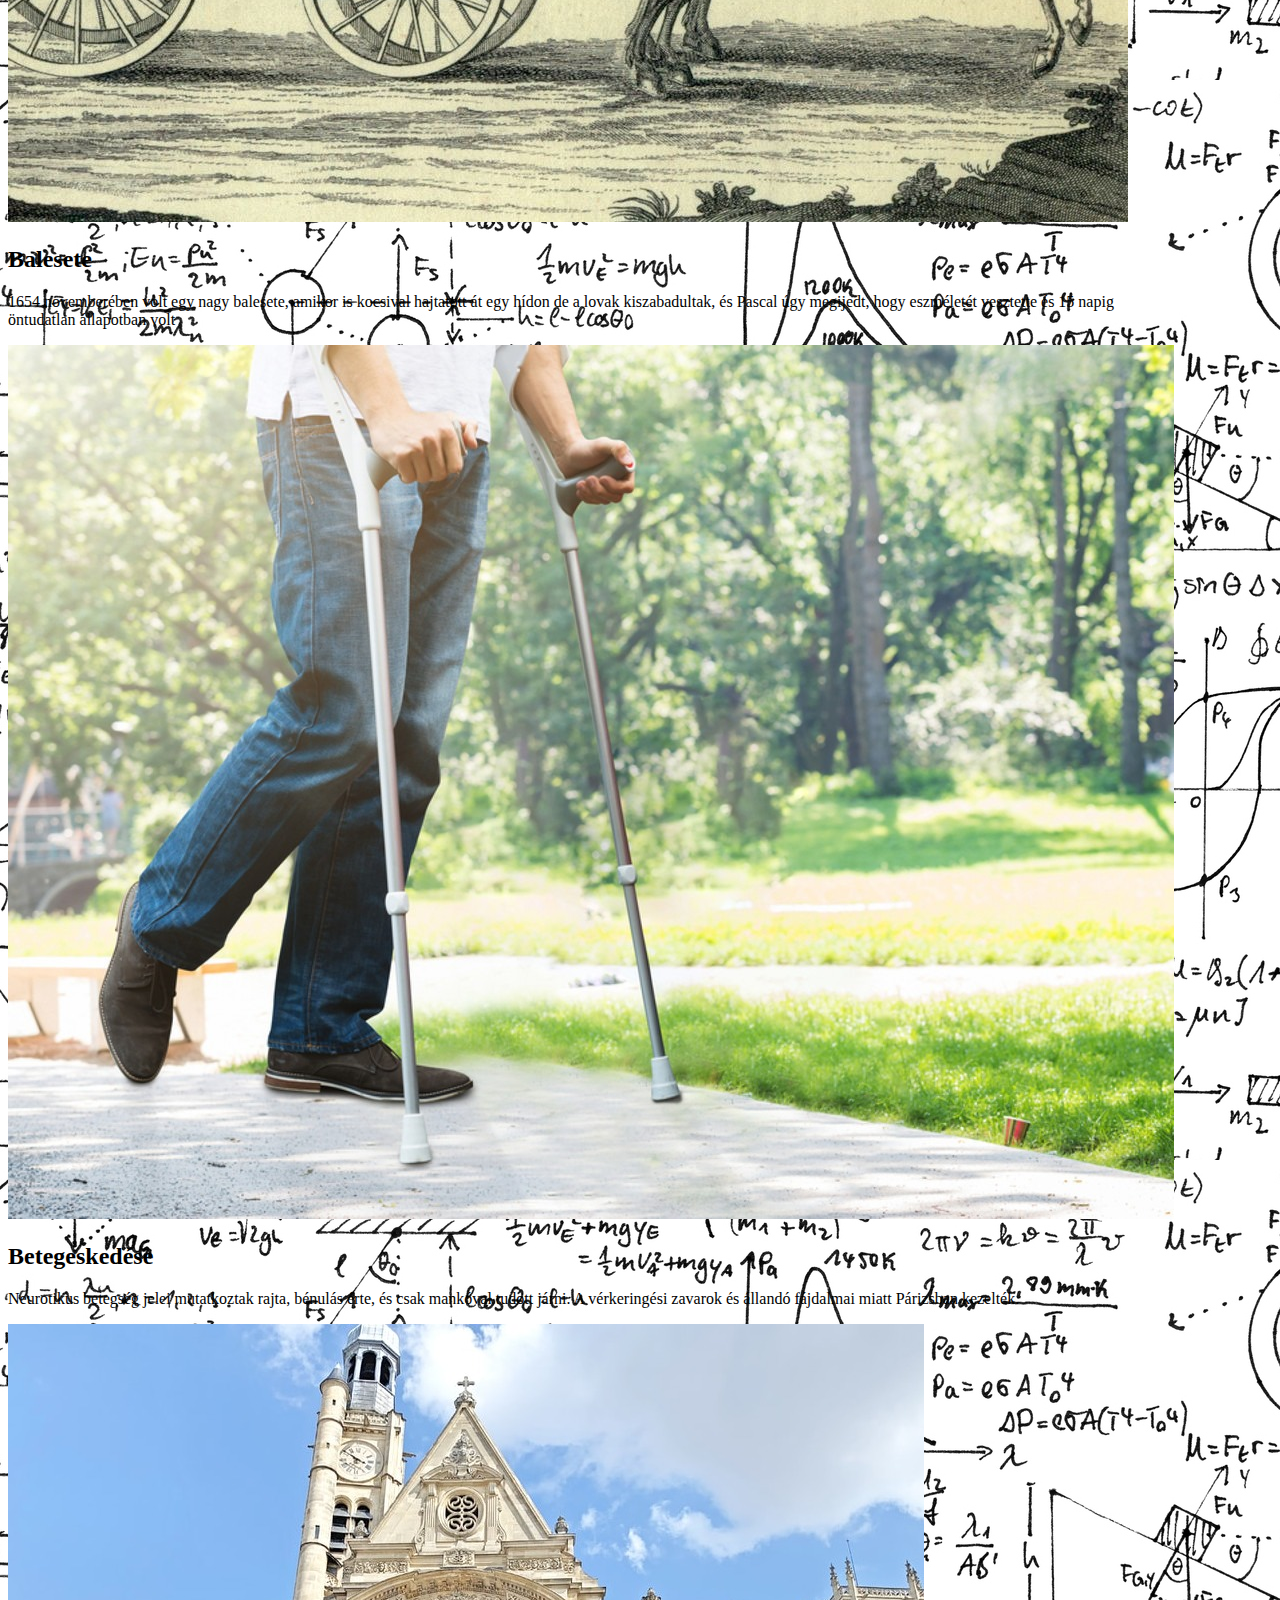
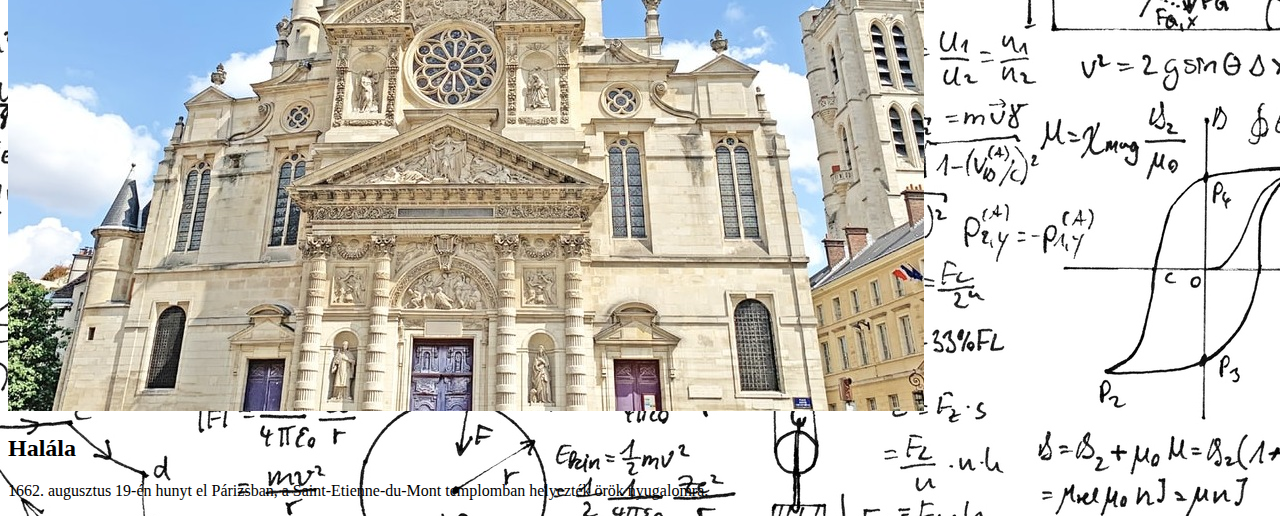
==== commit 7eced474: "elete page done" ====
--- a/index.html
+++ b/index.html
@@ -70,43 +70,73 @@
   </div>
   
   <div class="container-fluid bg-dark my-4 life mx-auto row">
-    <h1 class="text-center text-light">Élete</h1>
-    <div class="col-12 col-lg-6 col-xxl-4 p-3">
+    <h1 class="text-center text-light pt-3">Élete</h1>
+    <div class="col-12 col-lg-6 col-xxl-4 p-3 d-flex align-items-stretch">
       <div class="card">
-        <img src="img/clermont_ferrand.jpg" class="card-img-top p-2 card_img" alt="...">
-        <div class="card-body">
+        <img src="img/clermont_ferrand.jpg" class="card-img-top p-2 card_img img-fluid" alt="...">
+        <div class="card-body d-flex flex-column">
           <h2 class="text-center">Születése</h2>
-          <p class="card-text">Some quick example text to build on the card title and make up the bulk of the card's content.</p>
+          <p class="card-text">
+            1623. június 19-én született Clermont-Ferrand-ban, ami körülbelül 350 km-re van Párizstól, ahova 1631-ben költöztek fel
+          </p>
         </div>
       </div>
     </div>
 
-    <div class="col-12 col-lg-6 col-xxl-4 p-3">
+    <div class="col-12 col-lg-6 col-xxl-4 p-3 d-flex align-items-stretch">
       <div class="card">
-        <img src="img/clermont_ferrand.jpg" class="card-img-top p-2 card_img" alt="...">
-        <div class="card-body">
-          <h2 class="text-center">Születése</h2>
-          <p class="card-text">Some quick example text to build on the card title and make up the bulk of the card's content.</p>
+        <img src="img/pascal's_famliy.jpg" class="card-img-top p-2 card_img img-fluid" alt="...">
+        <div class="card-body d-flex flex-column">
+          <h2 class="text-center">Családja</h2>
+          <p class="card-text">Anyja, Antoinette Begont mindössze 3 éves korában veszítette el. Apja, Etienne Pascal nevelte fel, maga is egy nagytudású ember volt, Pascal sokat köszönhetett neki. Összesen négyen voltak testvérek.</p>
         </div>
       </div>
     </div>
 
-    <div class="col-12 col-lg-6 col-xxl-4 p-3">
+    <div class="col-12 col-lg-6 col-xxl-4 p-3 d-flex align-items-stretch">
       <div class="card">
-        <img src="img/clermont_ferrand.jpg" class="card-img-top p-2 card_img" alt="...">
-        <div class="card-body">
-          <h2 class="text-center">Születése</h2>
-          <p class="card-text">Some quick example text to build on the card title and make up the bulk of the card's content.</p>
+        <img src="img/young_pascal.jpg" class="card-img-top p-2 card_img img-fluid" alt="...">
+        <div class="card-body d-flex flex-column">
+          <h2 class="text-center">Kezdetek</h2>
+          <p class="card-text">
+            Apja hamar észrevette fia tehetségét és már fiatalon magával vitte matematikai összejövetelekre
+          </p>
         </div>
       </div>
     </div>
 
-    <div class="col-12 col-lg-6 col-xxl-4 p-3">
+    <div class="col-12 col-lg-6 col-xxl-4 p-3 d-flex align-items-stretch">
       <div class="card">
-        <img src="img/clermont_ferrand.jpg" class="card-img-top p-2 card_img" alt="...">
-        <div class="card-body">
-          <h2 class="text-center">Születése</h2>
-          <p class="card-text">Some quick example text to build on the card title and make up the bulk of the card's content.</p>
+        <img src="img/horse.jpg" class="card-img-top p-2 card_img img-fluid" alt="...">
+        <div class="card-body d-flex flex-column">
+          <h2 class="text-center">Balesete</h2>
+          <p class="card-text">
+            1654 novemberében volt egy nagy balesete, amikor is kocsival hajtatott át egy hídon de a lovak kiszabadultak, és Pascal úgy megijedt, hogy eszméletét vesztette és 15 napig öntudatlan állapotban volt
+          </p>
+        </div>
+      </div>
+    </div>
+
+    <div class="col-12 col-lg-6 col-xxl-4 p-3 d-flex align-items-stretch">
+      <div class="card">
+        <img src="img/crutch.jpg" class="card-img-top p-2 card_img img-fluid" alt="...">
+        <div class="card-body d-flex flex-column">
+          <h2 class="text-center">Betegeskedése</h2>
+          <p class="card-text">
+            Neurotikus betegség jelei mutatkoztak rajta, bénulás érte, és csak mankóval tudott járni. A vérkeringési zavarok és állandó fájdalmai miatt Párizsban kezelték.
+          </p>
+        </div>
+      </div>
+    </div>
+
+    <div class="col-12 col-lg-6 col-xxl-4 p-3 d-flex align-items-stretch">
+      <div class="card">
+        <img src="img/death_place.jpg" class="card-img-top p-2 card_img img-fluid" alt="...">
+        <div class="card-body d-flex flex-column">
+          <h2 class="text-center">Halála</h2>
+          <p class="card-text">
+            1662. augusztus 19-én hunyt el Párizsban, a Saint-Etienne-du-Mont templomban helyezték örök nyugalomra.
+          </p>
         </div>
       </div>
     </div>
--- a/style.css
+++ b/style.css
@@ -35,6 +35,6 @@
 
 .life{
     border-radius: 10px;
-    width: 85%;
+    width: 90%;
 }
 
